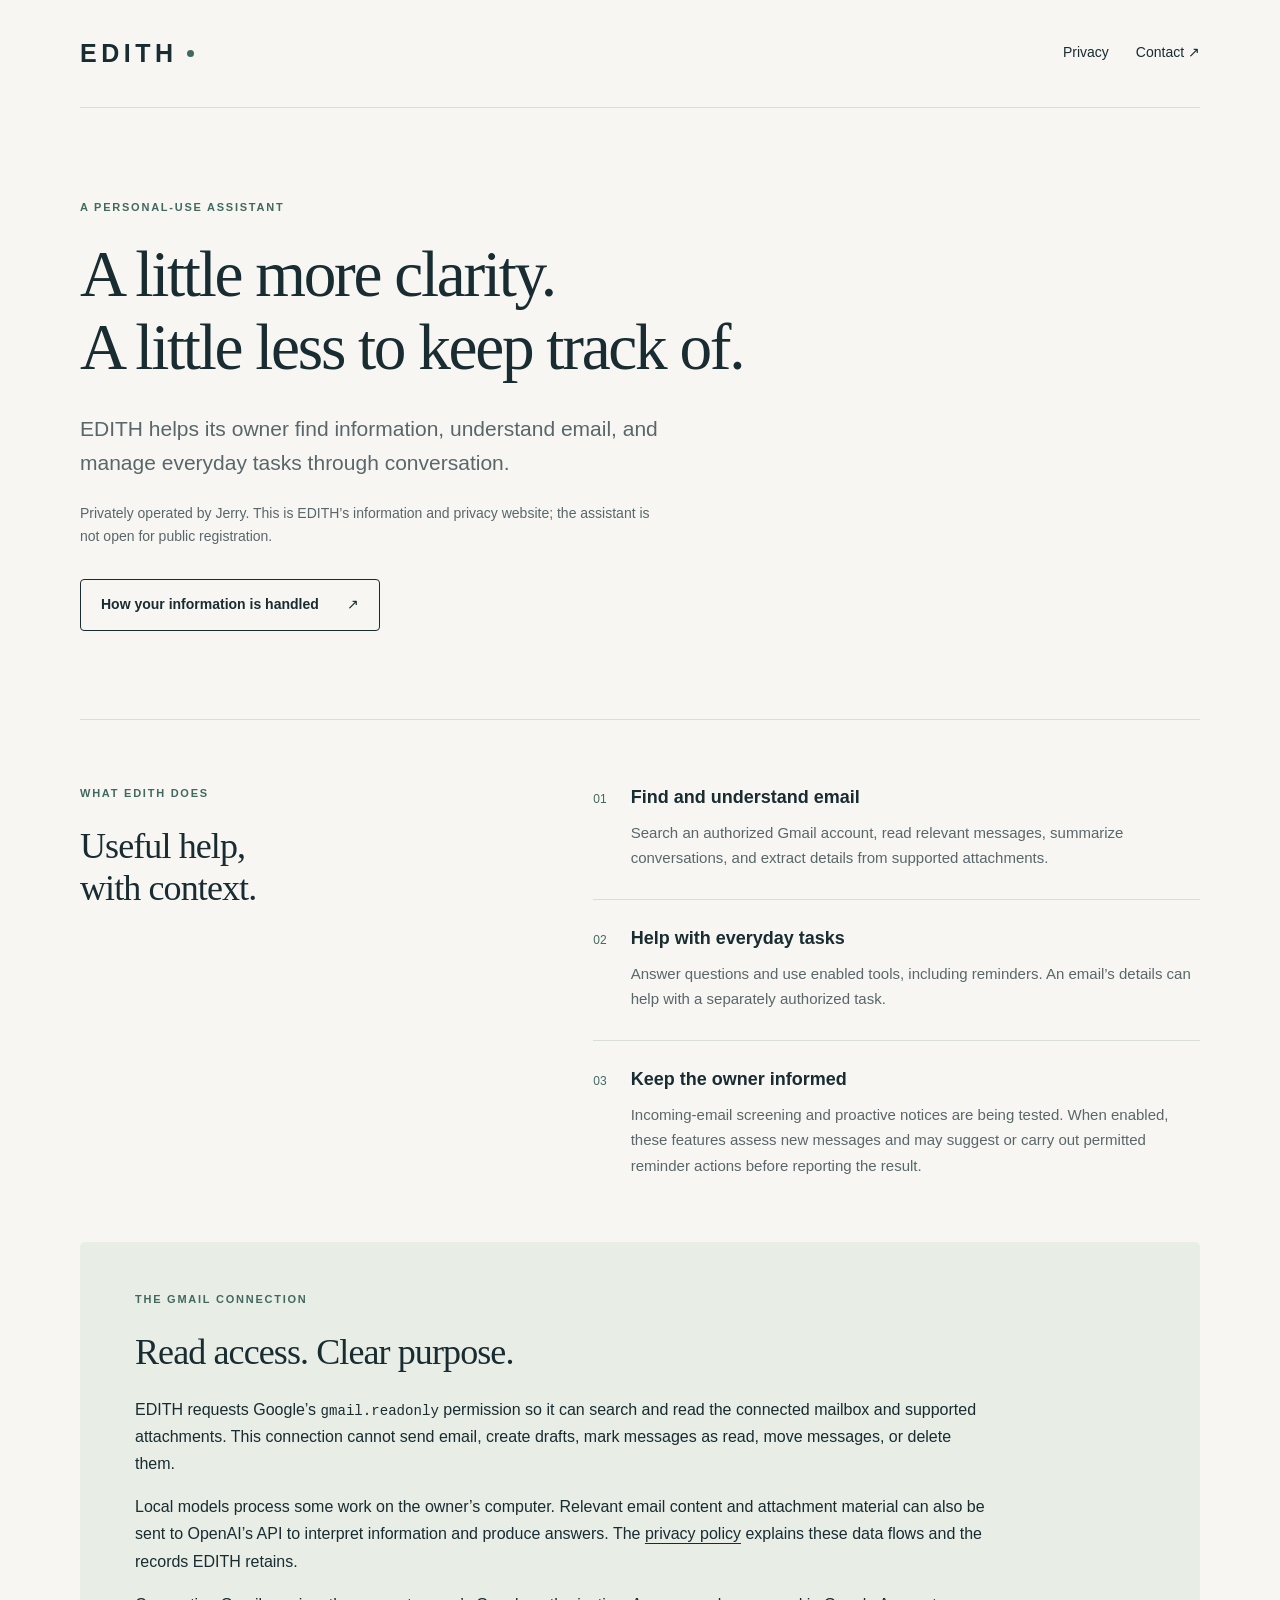
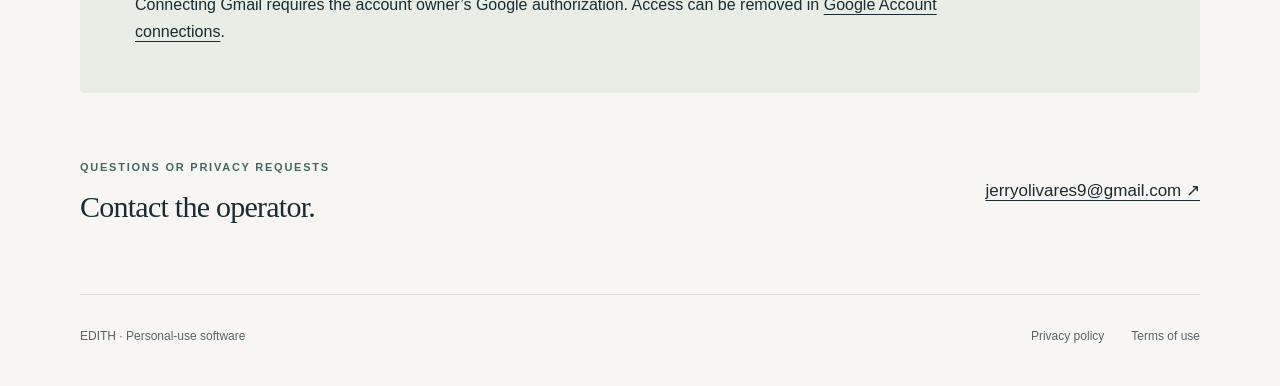
==== index.html @ 6dea8380 "Publish EDITH information and privacy pages" ====
<!doctype html>
<html lang="en">
<head>
  <meta charset="utf-8">
  <meta name="viewport" content="width=device-width, initial-scale=1">
  <meta name="description" content="EDITH is a personal-use assistant for finding information, understanding email, and helping with everyday tasks. Learn about its Gmail access and privacy practices.">
  <meta name="color-scheme" content="light">
  <title>EDITH — A personal assistant</title>
  <link rel="canonical" href="https://jerryolivares9.github.io/">
  <link rel="stylesheet" href="styles.css">
</head>
<body>
  <a class="skip" href="#main">Skip to content</a>
  <header class="site-header wrap">
    <a class="wordmark" href="./" aria-label="EDITH home">EDITH<span class="brand-dot" aria-hidden="true"></span></a>
    <nav aria-label="Main navigation"><a href="privacy.html">Privacy</a><a href="mailto:jerryolivares9@gmail.com">Contact <span aria-hidden="true">↗</span></a></nav>
  </header>
  <main id="main" class="wrap">
    <section class="hero" aria-labelledby="intro">
      <p class="eyebrow">A personal-use assistant</p>
      <h1 id="intro">A little more clarity.<br>A little less to keep track of.</h1>
      <p class="lead">EDITH helps its owner find information, understand email, and manage everyday tasks through conversation.</p>
      <p class="hero-note">Privately operated by Jerry. This is EDITH’s information and privacy website; the assistant is not open for public registration.</p>
      <a class="button" href="privacy.html">How your information is handled <span aria-hidden="true">↗</span></a>
    </section>

    <section class="section-grid" aria-labelledby="capabilities">
      <div><p class="eyebrow">What EDITH does</p><h2 id="capabilities">Useful help,<br>with context.</h2></div>
      <div class="feature-list">
        <article><span class="number" aria-hidden="true">01</span><div><h3>Find and understand email</h3><p>Search an authorized Gmail account, read relevant messages, summarize conversations, and extract details from supported attachments.</p></div></article>
        <article><span class="number" aria-hidden="true">02</span><div><h3>Help with everyday tasks</h3><p>Answer questions and use enabled tools, including reminders. An email’s details can help with a separately authorized task.</p></div></article>
        <article><span class="number" aria-hidden="true">03</span><div><h3>Keep the owner informed</h3><p>Incoming-email screening and proactive notices are being tested. When enabled, these features assess new messages and may suggest or carry out permitted reminder actions before reporting the result.</p></div></article>
      </div>
    </section>

    <section class="access-panel" aria-labelledby="access">
      <p class="eyebrow">The Gmail connection</p>
      <h2 id="access">Read access. Clear purpose.</h2>
      <p>EDITH requests Google’s <code>gmail.readonly</code> permission so it can search and read the connected mailbox and supported attachments. This connection cannot send email, create drafts, mark messages as read, move messages, or delete them.</p>
      <p>Local models process some work on the owner’s computer. Relevant email content and attachment material can also be sent to OpenAI’s API to interpret information and produce answers. The <a href="privacy.html">privacy policy</a> explains these data flows and the records EDITH retains.</p>
      <p>Connecting Gmail requires the account owner’s Google authorization. Access can be removed in <a href="https://myaccount.google.com/connections">Google Account connections</a>.</p>
    </section>

    <section class="contact-row" aria-labelledby="contact">
      <div><p class="eyebrow">Questions or privacy requests</p><h2 id="contact">Contact the operator.</h2></div>
      <a class="contact-link" href="mailto:jerryolivares9@gmail.com">jerryolivares9@gmail.com <span aria-hidden="true">↗</span></a>
    </section>
  </main>
  <footer class="site-footer wrap"><p>EDITH · Personal-use software</p><nav aria-label="Footer"><a href="privacy.html">Privacy policy</a><a href="terms.html">Terms of use</a></nav></footer>
</body>
</html>
---- styles.css ----
:root{color-scheme:light;--paper:#f7f6f2;--ink:#182c31;--muted:#59676a;--line:#d9ded9;--accent:#416960;--wash:#e8ede6}
*{box-sizing:border-box}
html{scroll-behavior:smooth}
body{margin:0;background:var(--paper);color:var(--ink);font:16px/1.7 -apple-system,BlinkMacSystemFont,"Segoe UI",sans-serif;-webkit-font-smoothing:antialiased}
a{color:inherit;text-underline-offset:.24em;text-decoration-thickness:1px}
a:hover{color:var(--accent)}
a:focus-visible{outline:3px solid var(--accent);outline-offset:5px;border-radius:2px}
.wrap{width:min(1120px,calc(100% - 96px));margin-inline:auto}
.site-header{display:flex;align-items:center;justify-content:space-between;padding:32px 0;border-bottom:1px solid var(--line);gap:24px}
.wordmark{display:inline-flex;align-items:center;gap:8px;text-decoration:none;font-size:25px;font-weight:650;letter-spacing:.18em}
.brand-dot{width:7px;height:7px;background:var(--accent);border-radius:50%;margin-left:1px}
nav{display:flex;gap:27px;align-items:center;flex-wrap:wrap;font-size:14px}
nav a{text-decoration:none;padding-block:7px}
nav a[aria-current=page]{text-decoration:underline}
.hero{padding:90px 0 88px;max-width:890px}
.eyebrow{margin:0 0 22px;color:var(--accent);font-size:11px;font-weight:650;text-transform:uppercase;letter-spacing:.16em}
h1,h2,h3,p{margin-top:0}
h1{font-family:Georgia,"Times New Roman",serif;font-weight:400;font-size:clamp(42px,5.1vw,66px);line-height:1.12;letter-spacing:-.035em;margin-bottom:28px;text-wrap:balance}
.lead{max-width:650px;font-size:21px;line-height:1.6;color:var(--muted);margin-bottom:22px}
.hero-note{max-width:590px;font-size:14px;color:var(--muted);margin-bottom:30px}
.button{display:inline-flex;align-items:center;gap:28px;padding:13px 20px;border:1px solid var(--ink);border-radius:4px;text-decoration:none;font-size:14px;font-weight:550}
.button:hover{background:var(--ink);color:var(--paper)}
.section-grid{display:grid;grid-template-columns:1fr 1.4fr;gap:80px;border-top:1px solid var(--line);padding:64px 0}
h2{font-family:Georgia,"Times New Roman",serif;font-size:36px;line-height:1.18;font-weight:400;letter-spacing:-.025em;margin-bottom:22px}
.feature-list article{display:flex;gap:24px;padding:0 0 28px;margin-bottom:25px;border-bottom:1px solid var(--line)}
.feature-list article:last-child{padding-bottom:0;margin:0;border:0}
.number{font-size:12px;color:var(--accent);padding-top:5px;font-variant-numeric:tabular-nums}
h3{font-size:18px;line-height:1.5;font-weight:550;margin-bottom:9px}
.feature-list p{font-size:15px;color:var(--muted);margin-bottom:0}
.access-panel{background:var(--wash);padding:48px 55px;border-radius:5px;margin-bottom:65px}
.access-panel p{max-width:860px}
.access-panel p:last-child{margin:0}
code{font: .88em/1.5 ui-monospace,SFMono-Regular,Consolas,monospace;overflow-wrap:anywhere}
.contact-row{display:flex;justify-content:space-between;align-items:center;gap:32px;padding:0 0 70px}
.contact-row .eyebrow{margin-bottom:12px}
.contact-row h2{margin:0;font-size:30px}
.contact-link{font-size:17px;overflow-wrap:anywhere}
.site-footer{display:flex;justify-content:space-between;align-items:center;border-top:1px solid var(--line);padding:24px 0 32px;gap:20px;color:var(--muted);font-size:12px}
.site-footer p{margin:0}
.site-footer nav{font-size:12px}
.document{max-width:780px;padding:66px 0 55px}
.document h1{font-size:56px;margin-bottom:15px}
.updated{font-size:13px;color:var(--muted);margin-bottom:32px}
.document-lead{font-size:19px;line-height:1.65;color:var(--muted);padding-bottom:32px;border-bottom:1px solid var(--line);margin-bottom:36px}
.document section{margin-bottom:34px}
.document section h2{font:600 20px/1.4 -apple-system,BlinkMacSystemFont,"Segoe UI",sans-serif;letter-spacing:0;margin-bottom:15px}
.document p{overflow-wrap:anywhere}
.skip{position:absolute;top:-100px;left:16px;background:var(--ink);color:white;padding:12px 20px;z-index:2}
.skip:focus{top:12px}
@media(max-width:760px){.wrap{width:calc(100% - 40px)}.site-header{padding:23px 0}.wordmark{font-size:21px}nav{gap:17px;font-size:13px}.hero{padding:55px 0}.lead{font-size:18px}.section-grid{grid-template-columns:1fr;gap:26px;padding:40px 0}.section-grid h2 br{display:none}h2{font-size:32px}.access-panel{padding:30px 24px;margin-bottom:40px}.contact-row{flex-direction:column;align-items:flex-start;gap:18px;padding-bottom:40px}.site-footer{align-items:flex-start;flex-direction:column;gap:8px}.document{padding:45px 0}.document h1{font-size:43px}.document-lead{font-size:18px}.button{gap:17px;font-size:13px;padding:12px 14px}.contact-link{font-size:16px}}
@media(max-width:380px){.site-header{align-items:flex-start;gap:16px;flex-direction:column}.hero h1{font-size:39px}.button{display:flex;justify-content:space-between}.feature-list article{gap:16px}}
@media(prefers-reduced-motion:reduce){html{scroll-behavior:auto}}
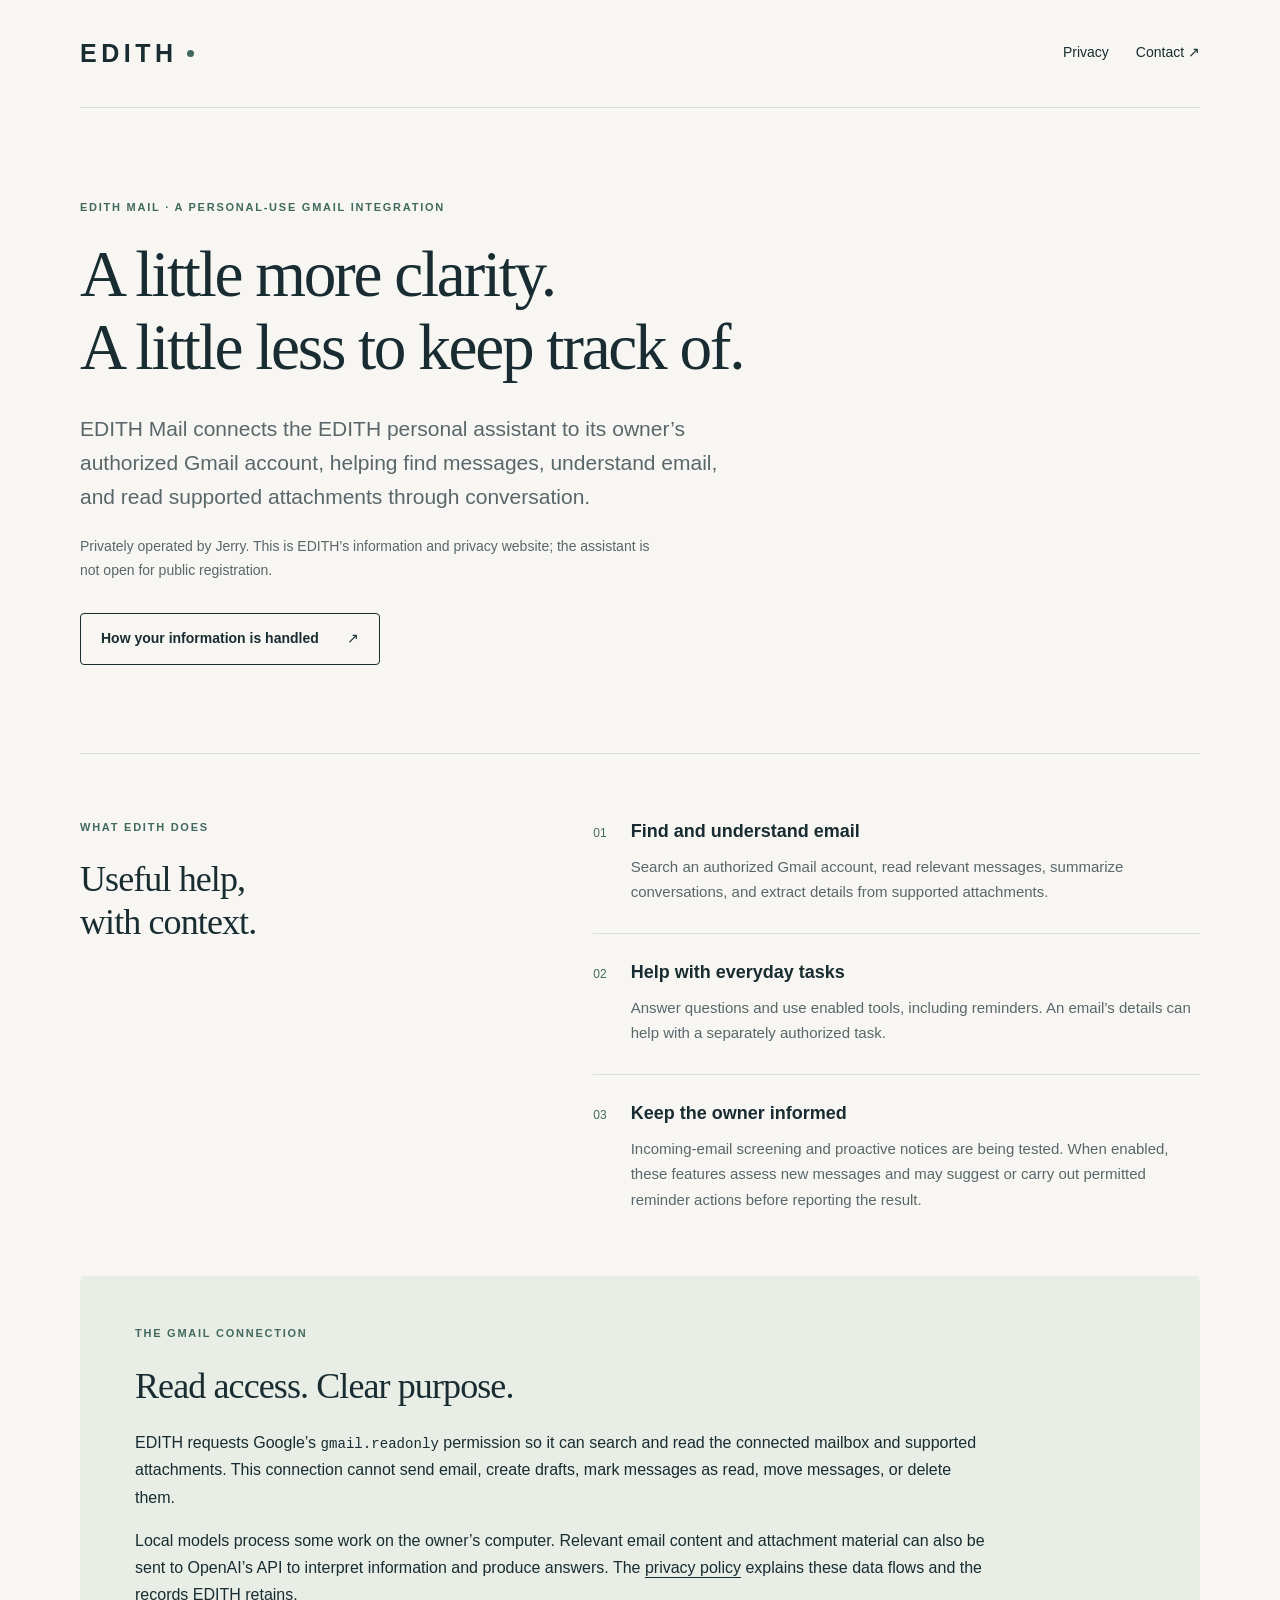
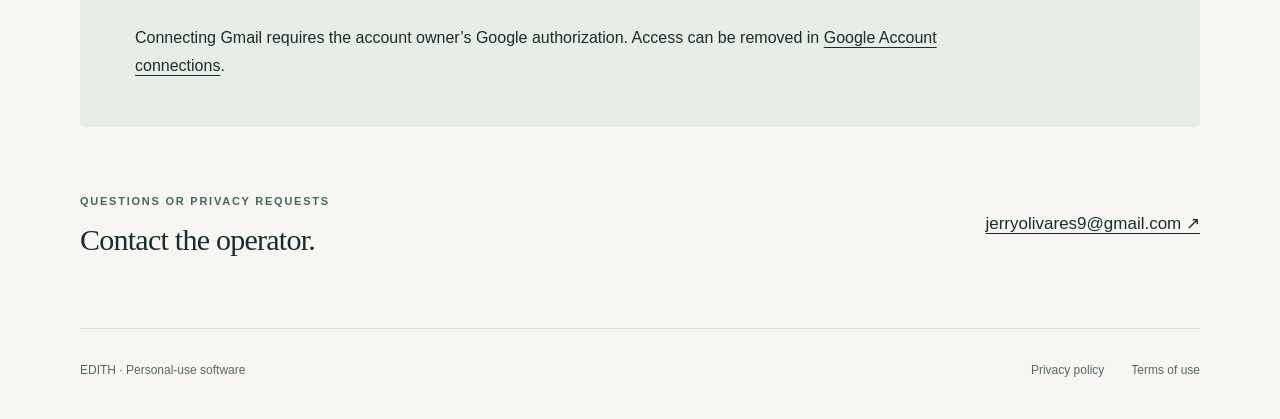
==== commit 23422b4e: "Align public pages with EDITH Mail OAuth app name" ====
--- a/index.html
+++ b/index.html
@@ -3,9 +3,9 @@
 <head>
   <meta charset="utf-8">
   <meta name="viewport" content="width=device-width, initial-scale=1">
-  <meta name="description" content="EDITH is a personal-use assistant for finding information, understanding email, and helping with everyday tasks. Learn about its Gmail access and privacy practices.">
+  <meta name="description" content="EDITH Mail is EDITH's personal-use Gmail integration for finding messages, understanding email, and reading supported attachments. Learn about its access and privacy practices.">
   <meta name="color-scheme" content="light">
-  <title>EDITH — A personal assistant</title>
+  <title>EDITH Mail — A personal email assistant</title>
   <link rel="canonical" href="https://jerryolivares9.github.io/">
   <link rel="stylesheet" href="styles.css">
 </head>
@@ -17,9 +17,9 @@
   </header>
   <main id="main" class="wrap">
     <section class="hero" aria-labelledby="intro">
-      <p class="eyebrow">A personal-use assistant</p>
+      <p class="eyebrow">EDITH Mail · A personal-use Gmail integration</p>
       <h1 id="intro">A little more clarity.<br>A little less to keep track of.</h1>
-      <p class="lead">EDITH helps its owner find information, understand email, and manage everyday tasks through conversation.</p>
+      <p class="lead">EDITH Mail connects the EDITH personal assistant to its owner’s authorized Gmail account, helping find messages, understand email, and read supported attachments through conversation.</p>
       <p class="hero-note">Privately operated by Jerry. This is EDITH’s information and privacy website; the assistant is not open for public registration.</p>
       <a class="button" href="privacy.html">How your information is handled <span aria-hidden="true">↗</span></a>
     </section>
